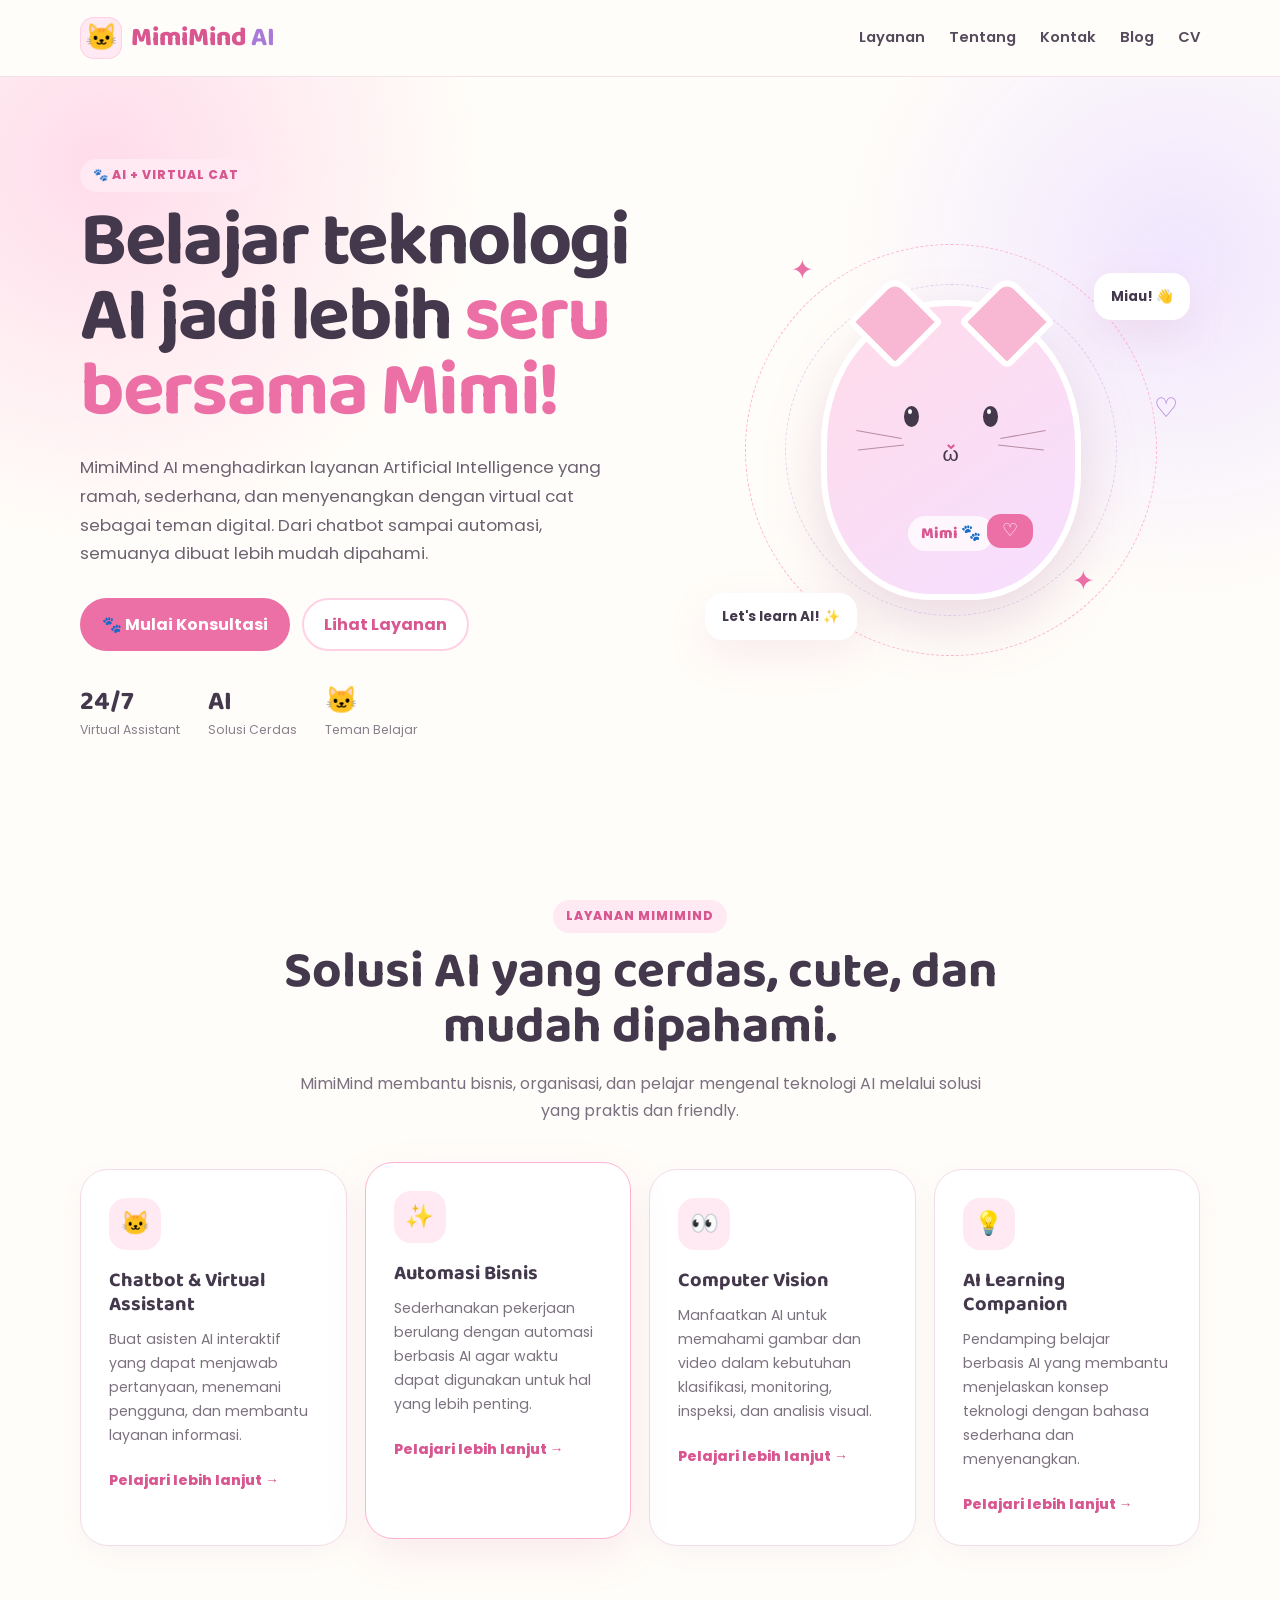
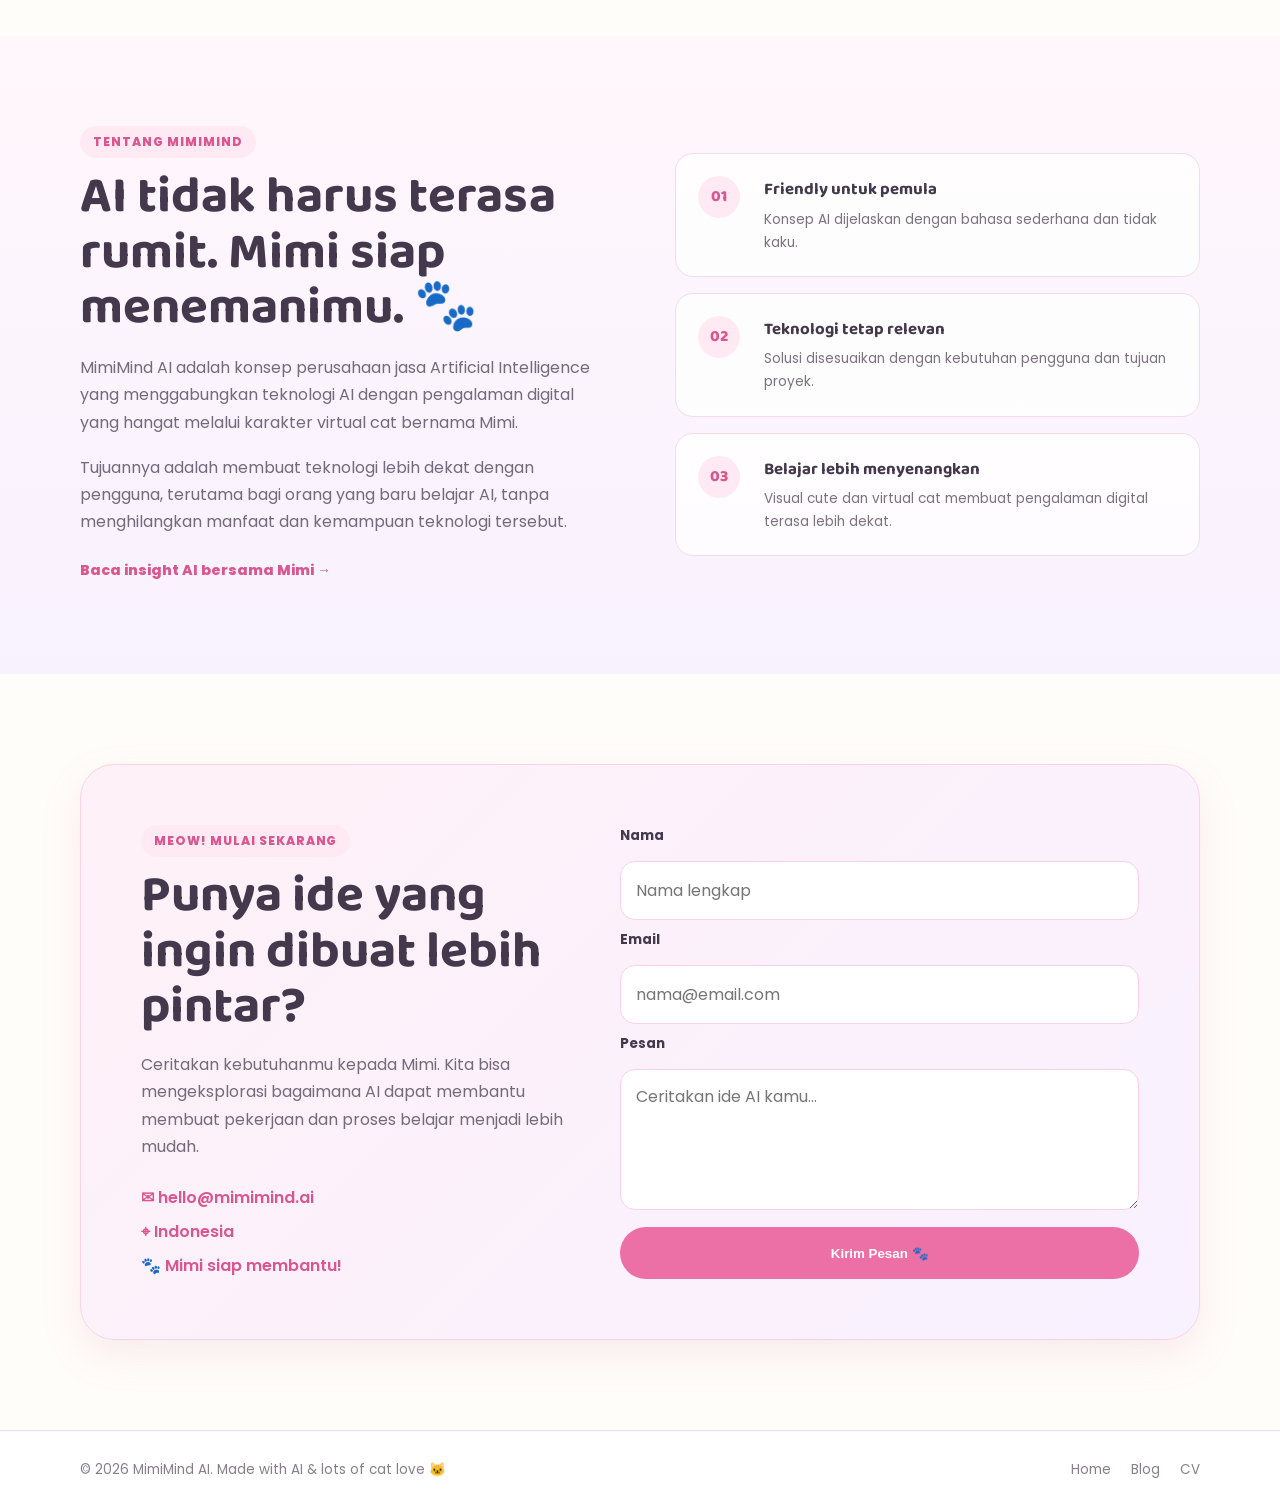
==== index.html @ 58298a43 "ini pabwe p2 miftah" ====
<!DOCTYPE html>
<html lang="id">
<head>
    <meta charset="UTF-8">
    <meta name="viewport" content="width=device-width, initial-scale=1.0">
    <meta name="description" content="MimiMind AI - jasa AI dengan virtual cat yang membantu belajar dan bisnis menjadi lebih menyenangkan.">
    <title>MimiMind AI | AI dengan Virtual Cat</title>

    <!-- Google Fonts -->
    <link rel="preconnect" href="https://fonts.googleapis.com">
    <link rel="preconnect" href="https://fonts.gstatic.com" crossorigin>
    <link href="https://fonts.googleapis.com/css2?family=Baloo+2:wght@400;500;600;700;800&family=Poppins:wght@400;500;600;700&display=swap" rel="stylesheet">

    <!-- External CSS wajib untuk landing page -->
    <link rel="stylesheet" href="assets/css/style.css">
</head>
<body>
    <header class="site-header">
        <nav class="navbar container" aria-label="Navigasi utama">
            <a class="brand" href="index.html" aria-label="MimiMind AI beranda">
                <span class="brand-cat">🐱</span>
                <span>MimiMind <strong>AI</strong></span>
            </a>

            <div class="nav-links">
                <a href="#layanan">Layanan</a>
                <a href="#tentang">Tentang</a>
                <a href="#kontak">Kontak</a>
                <a href="blog.html">Blog</a>
                <a href="cv.html">CV</a>
            </div>
        </nav>
    </header>

    <main>
        <!-- Hero -->
        <section class="hero">
            <div class="container hero-grid">
                <div class="hero-content">
                    <span class="eyebrow">🐾 AI + VIRTUAL CAT</span>
                    <h1>Belajar teknologi AI jadi lebih <span>seru bersama Mimi!</span></h1>
                    <p>
                        MimiMind AI menghadirkan layanan Artificial Intelligence yang ramah,
                        sederhana, dan menyenangkan dengan virtual cat sebagai teman digital.
                        Dari chatbot sampai automasi, semuanya dibuat lebih mudah dipahami.
                    </p>

                    <div class="hero-actions">
                        <a class="btn btn-primary" href="#kontak">🐾 Mulai Konsultasi</a>
                        <a class="btn btn-secondary" href="#layanan">Lihat Layanan</a>
                    </div>

                    <div class="hero-stats">
                        <div><strong>24/7</strong><span>Virtual Assistant</span></div>
                        <div><strong>AI</strong><span>Solusi Cerdas</span></div>
                        <div><strong>🐱</strong><span>Teman Belajar</span></div>
                    </div>
                </div>

                <div class="hero-visual" aria-label="Ilustrasi kucing virtual MimiMind AI">
                    <span class="sparkle sparkle-one">✦</span>
                    <span class="sparkle sparkle-two">♡</span>
                    <span class="sparkle sparkle-three">✦</span>
                    <div class="cat-card">
                        <div class="cat-ears"><span></span><span></span></div>
                        <div class="cat-face">
                            <span class="cat-eye left"></span>
                            <span class="cat-eye right"></span>
                            <span class="cat-nose">⌄</span>
                            <span class="cat-mouth">ω</span>
                            <span class="whisker w1"></span>
                            <span class="whisker w2"></span>
                            <span class="whisker w3"></span>
                            <span class="whisker w4"></span>
                        </div>
                        <div class="cat-bow">♡</div>
                        <div class="cat-name">Mimi 🐾</div>
                    </div>
                    <div class="floating-bubble bubble-one">Miau! 👋</div>
                    <div class="floating-bubble bubble-two">Let's learn AI! ✨</div>
                </div>
            </div>
        </section>

        <!-- Layanan -->
        <section class="section" id="layanan">
            <div class="container">
                <div class="section-heading">
                    <span class="eyebrow">LAYANAN MIMIMIND</span>
                    <h2>Solusi AI yang cerdas, cute, dan mudah dipahami.</h2>
                    <p>
                        MimiMind membantu bisnis, organisasi, dan pelajar mengenal teknologi AI
                        melalui solusi yang praktis dan friendly.
                    </p>
                </div>

                <div class="service-grid">
                    <article class="service-card">
                        <div class="service-icon">🐱</div>
                        <h3>Chatbot & Virtual Assistant</h3>
                        <p>
                            Buat asisten AI interaktif yang dapat menjawab pertanyaan,
                            menemani pengguna, dan membantu layanan informasi.
                        </p>
                        <a href="#kontak">Pelajari lebih lanjut →</a>
                    </article>

                    <article class="service-card featured">
                        <div class="service-icon">✨</div>
                        <h3>Automasi Bisnis</h3>
                        <p>
                            Sederhanakan pekerjaan berulang dengan automasi berbasis AI
                            agar waktu dapat digunakan untuk hal yang lebih penting.
                        </p>
                        <a href="#kontak">Pelajari lebih lanjut →</a>
                    </article>

                    <article class="service-card">
                        <div class="service-icon">👀</div>
                        <h3>Computer Vision</h3>
                        <p>
                            Manfaatkan AI untuk memahami gambar dan video dalam kebutuhan
                            klasifikasi, monitoring, inspeksi, dan analisis visual.
                        </p>
                        <a href="#kontak">Pelajari lebih lanjut →</a>
                    </article>

                    <article class="service-card">
                        <div class="service-icon">💡</div>
                        <h3>AI Learning Companion</h3>
                        <p>
                            Pendamping belajar berbasis AI yang membantu menjelaskan konsep
                            teknologi dengan bahasa sederhana dan menyenangkan.
                        </p>
                        <a href="#kontak">Pelajari lebih lanjut →</a>
                    </article>
                </div>
            </div>
        </section>

        <!-- Tentang / Keunggulan -->
        <section class="section section-soft" id="tentang">
            <div class="container about-grid">
                <div>
                    <span class="eyebrow">TENTANG MIMIMIND</span>
                    <h2>AI tidak harus terasa rumit. Mimi siap menemanimu. 🐾</h2>
                    <p>
                        MimiMind AI adalah konsep perusahaan jasa Artificial Intelligence
                        yang menggabungkan teknologi AI dengan pengalaman digital yang hangat
                        melalui karakter virtual cat bernama Mimi.
                    </p>
                    <p>
                        Tujuannya adalah membuat teknologi lebih dekat dengan pengguna,
                        terutama bagi orang yang baru belajar AI, tanpa menghilangkan manfaat
                        dan kemampuan teknologi tersebut.
                    </p>
                    <a class="text-link" href="blog.html">Baca insight AI bersama Mimi →</a>
                </div>

                <div class="advantage-list">
                    <article>
                        <span>01</span>
                        <div>
                            <h3>Friendly untuk pemula</h3>
                            <p>Konsep AI dijelaskan dengan bahasa sederhana dan tidak kaku.</p>
                        </div>
                    </article>
                    <article>
                        <span>02</span>
                        <div>
                            <h3>Teknologi tetap relevan</h3>
                            <p>Solusi disesuaikan dengan kebutuhan pengguna dan tujuan proyek.</p>
                        </div>
                    </article>
                    <article>
                        <span>03</span>
                        <div>
                            <h3>Belajar lebih menyenangkan</h3>
                            <p>Visual cute dan virtual cat membuat pengalaman digital terasa lebih dekat.</p>
                        </div>
                    </article>
                </div>
            </div>
        </section>

        <!-- CTA / Kontak -->
        <section class="section" id="kontak">
            <div class="container contact-box">
                <div class="contact-copy">
                    <span class="eyebrow">MEOW! MULAI SEKARANG</span>
                    <h2>Punya ide yang ingin dibuat lebih pintar?</h2>
                    <p>
                        Ceritakan kebutuhanmu kepada Mimi. Kita bisa mengeksplorasi bagaimana
                        AI dapat membantu membuat pekerjaan dan proses belajar menjadi lebih mudah.
                    </p>
                    <div class="contact-info">
                        <p>✉ hello@mimimind.ai</p>
                        <p>⌖ Indonesia</p>
                        <p>🐾 Mimi siap membantu!</p>
                    </div>
                </div>

                <form class="contact-form" action="#" method="post">
                    <label for="nama">Nama</label>
                    <input type="text" id="nama" name="nama" placeholder="Nama lengkap" required>

                    <label for="email">Email</label>
                    <input type="email" id="email" name="email" placeholder="nama@email.com" required>

                    <label for="pesan">Pesan</label>
                    <textarea id="pesan" name="pesan" rows="4" placeholder="Ceritakan ide AI kamu..." required></textarea>

                    <button class="btn btn-primary" type="submit">Kirim Pesan 🐾</button>
                </form>
            </div>
        </section>
    </main>

    <footer class="site-footer">
        <div class="container footer-content">
            <p>© 2026 MimiMind AI. Made with AI & lots of cat love 🐱</p>
            <div>
                <a href="index.html">Home</a>
                <a href="blog.html">Blog</a>
                <a href="cv.html">CV</a>
            </div>
        </div>
    </footer>
</body>
</html>
---- assets/css/style.css ----
/* =========================================================
   MimiMind AI - External CSS
   Landing page: HTML5 + CSS murni, tanpa CSS framework.
   ========================================================= */

:root {
    --pink-50: #fff7fb;
    --pink-100: #ffeaf4;
    --pink-200: #ffd1e5;
    --pink-300: #ffb3d2;
    --pink-400: #f58db8;
    --pink-500: #ec6fa6;
    --pink-600: #d95791;
    --purple-50: #f8f2ff;
    --purple-100: #eee2ff;
    --purple-500: #a979d7;
    --cream: #fffdf9;
    --text: #554b5d;
    --heading: #44384c;
    --white: #ffffff;
    --border: #f2dce8;
    --shadow: 0 16px 40px rgba(205, 116, 158, 0.13);
    --radius-lg: 28px;
    --radius-md: 18px;
    --container: 1120px;
}

* {
    box-sizing: border-box;
    margin: 0;
    padding: 0;
}

html {
    scroll-behavior: smooth;
}

body {
    background: var(--cream);
    color: var(--text);
    font-family: "Poppins", sans-serif;
    line-height: 1.7;
}

h1,
h2,
h3,
.brand {
    font-family: "Baloo 2", sans-serif;
    color: var(--heading);
}

a {
    color: inherit;
    text-decoration: none;
}

.container {
    width: min(100% - 40px, var(--container));
    margin-inline: auto;
}

.site-header {
    position: sticky;
    top: 0;
    z-index: 20;
    background: rgba(255, 253, 249, 0.9);
    border-bottom: 1px solid rgba(242, 220, 232, 0.8);
    backdrop-filter: blur(14px);
}

.navbar {
    min-height: 76px;
    display: flex;
    align-items: center;
    justify-content: space-between;
    gap: 24px;
}

.brand {
    display: inline-flex;
    align-items: center;
    gap: 9px;
    font-size: 1.65rem;
    font-weight: 800;
    color: var(--pink-600);
}

.brand strong {
    color: var(--purple-500);
}

.brand-cat {
    width: 42px;
    height: 42px;
    display: grid;
    place-items: center;
    border-radius: 14px;
    background: var(--pink-100);
    box-shadow: inset 0 0 0 1px var(--pink-200);
}

.nav-links {
    display: flex;
    align-items: center;
    gap: 24px;
    font-size: 0.92rem;
    font-weight: 600;
}

.nav-links a {
    transition: color 0.2s ease, transform 0.2s ease;
}

.nav-links a:hover {
    color: var(--pink-600);
    transform: translateY(-1px);
}

.hero {
    overflow: hidden;
    padding: 82px 0 70px;
    background:
        radial-gradient(circle at 8% 12%, rgba(255, 209, 229, 0.75), transparent 28%),
        radial-gradient(circle at 92% 25%, rgba(238, 226, 255, 0.85), transparent 26%),
        var(--cream);
}

.hero-grid {
    display: grid;
    grid-template-columns: 1.05fr 0.95fr;
    align-items: center;
    gap: 70px;
}

.hero-content {
    position: relative;
    z-index: 2;
}

.eyebrow {
    display: inline-flex;
    align-items: center;
    gap: 6px;
    margin-bottom: 12px;
    padding: 6px 13px;
    border-radius: 999px;
    background: var(--pink-100);
    color: var(--pink-600);
    font-size: 0.76rem;
    font-weight: 800;
    letter-spacing: 0.08em;
}

.hero h1 {
    max-width: 690px;
    font-size: clamp(3rem, 6vw, 5rem);
    line-height: 0.98;
    letter-spacing: -0.03em;
}

.hero h1 span {
    color: var(--pink-500);
}

.hero-content > p {
    max-width: 620px;
    margin: 24px 0 30px;
    font-size: 1.05rem;
    color: #6b6170;
}

.hero-actions {
    display: flex;
    flex-wrap: wrap;
    gap: 12px;
}

.btn {
    display: inline-flex;
    justify-content: center;
    align-items: center;
    min-height: 48px;
    padding: 11px 20px;
    border: 2px solid transparent;
    border-radius: 999px;
    font-weight: 700;
    cursor: pointer;
    transition: transform 0.2s ease, box-shadow 0.2s ease, background 0.2s ease;
}

.btn:hover {
    transform: translateY(-3px);
    box-shadow: 0 10px 24px rgba(205, 116, 158, 0.2);
}

.btn-primary {
    background: var(--pink-500);
    color: var(--white);
}

.btn-primary:hover {
    background: var(--pink-600);
}

.btn-secondary {
    border-color: var(--pink-200);
    background: var(--white);
    color: var(--pink-600);
}

.hero-stats {
    display: flex;
    flex-wrap: wrap;
    gap: 28px;
    margin-top: 38px;
}

.hero-stats div {
    display: flex;
    flex-direction: column;
}

.hero-stats strong {
    color: var(--heading);
    font-family: "Baloo 2", sans-serif;
    font-size: 1.65rem;
    line-height: 1;
}

.hero-stats span {
    margin-top: 4px;
    font-size: 0.78rem;
    color: #8a7f8d;
}

.hero-visual {
    position: relative;
    min-height: 470px;
    display: grid;
    place-items: center;
}

.hero-visual::before,
.hero-visual::after {
    content: "";
    position: absolute;
    border-radius: 50%;
    border: 1px dashed var(--pink-300);
}

.hero-visual::before {
    width: 410px;
    height: 410px;
}

.hero-visual::after {
    width: 330px;
    height: 330px;
    border-color: var(--purple-500);
    opacity: 0.3;
}

.cat-card {
    position: relative;
    z-index: 3;
    width: 260px;
    height: 300px;
    display: flex;
    flex-direction: column;
    align-items: center;
    justify-content: center;
    border: 6px solid var(--white);
    border-radius: 48% 48% 42% 42%;
    background: linear-gradient(145deg, #ffdbe9, #f6dfff);
    box-shadow: 0 24px 55px rgba(181, 116, 158, 0.25);
    animation: floatCat 4s ease-in-out infinite;
}

.cat-ears {
    position: absolute;
    top: -18px;
    width: 180px;
    display: flex;
    justify-content: space-between;
}

.cat-ears span {
    width: 68px;
    height: 68px;
    background: #f8b7d2;
    border: 6px solid var(--white);
    transform: rotate(45deg);
    border-radius: 16px 5px 8px 5px;
}

.cat-face {
    position: relative;
    width: 190px;
    height: 150px;
    margin-top: 10px;
}

.cat-eye {
    position: absolute;
    top: 48px;
    width: 15px;
    height: 21px;
    border-radius: 50%;
    background: var(--heading);
}

.cat-eye::after {
    content: "";
    position: absolute;
    top: 3px;
    left: 4px;
    width: 4px;
    height: 5px;
    border-radius: 50%;
    background: white;
}

.cat-eye.left { left: 48px; }
.cat-eye.right { right: 48px; }

.cat-nose {
    position: absolute;
    top: 72px;
    left: 50%;
    transform: translateX(-50%);
    color: var(--pink-600);
    font-weight: 900;
}

.cat-mouth {
    position: absolute;
    top: 78px;
    left: 50%;
    transform: translateX(-50%);
    font-size: 1.3rem;
    color: var(--heading);
}

.whisker {
    position: absolute;
    width: 46px;
    height: 1px;
    background: #b98ca2;
}

.w1 { top: 76px; left: 0; transform: rotate(10deg); }
.w2 { top: 89px; left: 2px; transform: rotate(-6deg); }
.w3 { top: 76px; right: 0; transform: rotate(-10deg); }
.w4 { top: 89px; right: 2px; transform: rotate(6deg); }

.cat-bow {
    position: absolute;
    bottom: 46px;
    right: 42px;
    width: 46px;
    height: 34px;
    display: grid;
    place-items: center;
    border-radius: 14px;
    background: var(--pink-500);
    color: white;
    font-size: 1.1rem;
}

.cat-name {
    margin-top: 8px;
    padding: 4px 13px;
    border-radius: 999px;
    background: rgba(255,255,255,0.75);
    color: var(--pink-600);
    font-family: "Baloo 2", sans-serif;
    font-weight: 800;
}

.floating-bubble {
    position: absolute;
    z-index: 5;
    padding: 10px 15px;
    border: 2px solid var(--white);
    border-radius: 18px;
    background: var(--white);
    color: var(--heading);
    font-size: 0.85rem;
    font-weight: 700;
    box-shadow: var(--shadow);
}

.bubble-one { top: 58px; right: 10px; }
.bubble-two { bottom: 45px; left: 4px; }

.sparkle {
    position: absolute;
    z-index: 4;
    color: var(--pink-500);
    font-size: 1.7rem;
    animation: sparkle 2.2s ease-in-out infinite;
}

.sparkle-one { top: 32px; left: 90px; }
.sparkle-two { top: 170px; right: 22px; color: var(--purple-500); }
.sparkle-three { bottom: 80px; right: 105px; }

.section {
    padding: 90px 0;
}

.section-soft {
    background: linear-gradient(180deg, var(--pink-50), var(--purple-50));
}

.section-heading {
    max-width: 720px;
    margin: 0 auto 45px;
    text-align: center;
}

.section-heading h2,
.about-grid h2,
.contact-copy h2 {
    font-size: clamp(2.2rem, 4vw, 3.25rem);
    line-height: 1.08;
}

.section-heading p {
    margin-top: 14px;
    color: #7a707f;
}

.service-grid {
    display: grid;
    grid-template-columns: repeat(4, 1fr);
    gap: 18px;
}

.service-card {
    padding: 28px;
    border: 1px solid var(--border);
    border-radius: var(--radius-lg);
    background: var(--white);
    box-shadow: 0 8px 25px rgba(130, 82, 110, 0.05);
    transition: transform 0.25s ease, box-shadow 0.25s ease, border-color 0.25s ease;
}

.service-card:hover,
.service-card.featured {
    transform: translateY(-7px);
    border-color: var(--pink-300);
    box-shadow: var(--shadow);
}

.service-icon {
    width: 52px;
    height: 52px;
    display: grid;
    place-items: center;
    margin-bottom: 18px;
    border-radius: 17px;
    background: var(--pink-100);
    font-size: 1.45rem;
}

.service-card h3 {
    font-size: 1.25rem;
    line-height: 1.2;
}

.service-card p {
    margin: 12px 0 18px;
    font-size: 0.88rem;
    color: #7c727f;
}

.service-card a,
.text-link {
    color: var(--pink-600);
    font-size: 0.88rem;
    font-weight: 800;
}

.about-grid {
    display: grid;
    grid-template-columns: 1fr 1fr;
    gap: 70px;
    align-items: center;
}

.about-grid > div > p {
    margin-top: 18px;
    color: #746a79;
}

.about-grid .text-link {
    display: inline-block;
    margin-top: 24px;
}

.advantage-list {
    display: grid;
    gap: 16px;
}

.advantage-list article {
    display: grid;
    grid-template-columns: 50px 1fr;
    gap: 16px;
    padding: 22px;
    border: 1px solid var(--border);
    border-radius: var(--radius-md);
    background: rgba(255,255,255,0.8);
}

.advantage-list article > span {
    width: 42px;
    height: 42px;
    display: grid;
    place-items: center;
    border-radius: 50%;
    background: var(--pink-100);
    color: var(--pink-600);
    font-family: "Baloo 2", sans-serif;
    font-weight: 800;
}

.advantage-list h3 {
    font-size: 1.05rem;
}

.advantage-list p {
    margin-top: 3px;
    font-size: 0.85rem;
    color: #7c727f;
}

.contact-box {
    display: grid;
    grid-template-columns: 0.9fr 1.1fr;
    gap: 55px;
    padding: clamp(28px, 5vw, 60px);
    border: 1px solid var(--pink-200);
    border-radius: 34px;
    background: linear-gradient(135deg, #fff1f7, #f8f1ff);
    box-shadow: var(--shadow);
}

.contact-copy > p {
    margin-top: 16px;
    color: #746a79;
}

.contact-info {
    margin-top: 24px;
    display: grid;
    gap: 7px;
    color: var(--pink-600);
    font-weight: 600;
}

.contact-form {
    display: grid;
    gap: 9px;
}

.contact-form label {
    font-size: 0.84rem;
    font-weight: 700;
    color: var(--heading);
}

.contact-form input,
.contact-form textarea {
    width: 100%;
    border: 1px solid var(--pink-200);
    border-radius: 15px;
    outline: none;
    background: var(--white);
    padding: 13px 15px;
    color: var(--text);
    font: inherit;
    transition: border-color 0.2s ease, box-shadow 0.2s ease;
}

.contact-form textarea {
    resize: vertical;
}

.contact-form input:focus,
.contact-form textarea:focus {
    border-color: var(--pink-400);
    box-shadow: 0 0 0 4px rgba(236, 111, 166, 0.12);
}

.contact-form .btn {
    margin-top: 8px;
}

.site-footer {
    border-top: 1px solid var(--border);
    background: var(--white);
}

.footer-content {
    min-height: 78px;
    display: flex;
    align-items: center;
    justify-content: space-between;
    gap: 20px;
    font-size: 0.84rem;
    color: #887e8b;
}

.footer-content div {
    display: flex;
    gap: 20px;
}

.footer-content a:hover {
    color: var(--pink-600);
}

@keyframes floatCat {
    0%, 100% { transform: translateY(0) rotate(-1deg); }
    50% { transform: translateY(-10px) rotate(1deg); }
}

@keyframes sparkle {
    0%, 100% { opacity: 0.45; transform: scale(0.9) rotate(0); }
    50% { opacity: 1; transform: scale(1.15) rotate(12deg); }
}

@media (max-width: 980px) {
    .hero-grid,
    .about-grid,
    .contact-box {
        grid-template-columns: 1fr;
    }

    .hero-content {
        text-align: center;
    }

    .hero-content > p,
    .hero-actions,
    .hero-stats {
        margin-left: auto;
        margin-right: auto;
    }

    .hero-actions,
    .hero-stats {
        justify-content: center;
    }

    .service-grid {
        grid-template-columns: repeat(2, 1fr);
    }

    .about-grid {
        gap: 40px;
    }
}

@media (max-width: 680px) {
    .container {
        width: min(100% - 28px, var(--container));
    }

    .navbar {
        min-height: auto;
        padding: 14px 0;
        flex-direction: column;
        align-items: stretch;
    }

    .brand {
        justify-content: center;
    }

    .nav-links {
        justify-content: center;
        flex-wrap: wrap;
        gap: 8px 15px;
        font-size: 0.8rem;
    }

    .hero {
        padding-top: 55px;
    }

    .hero h1 {
        font-size: clamp(2.6rem, 13vw, 4rem);
    }

    .hero-visual {
        min-height: 390px;
        transform: scale(0.88);
    }

    .service-grid {
        grid-template-columns: 1fr;
    }

    .section {
        padding: 65px 0;
    }

    .contact-box {
        gap: 32px;
        padding: 25px;
    }

    .footer-content {
        padding: 20px 0;
        flex-direction: column;
        justify-content: center;
        text-align: center;
    }
}
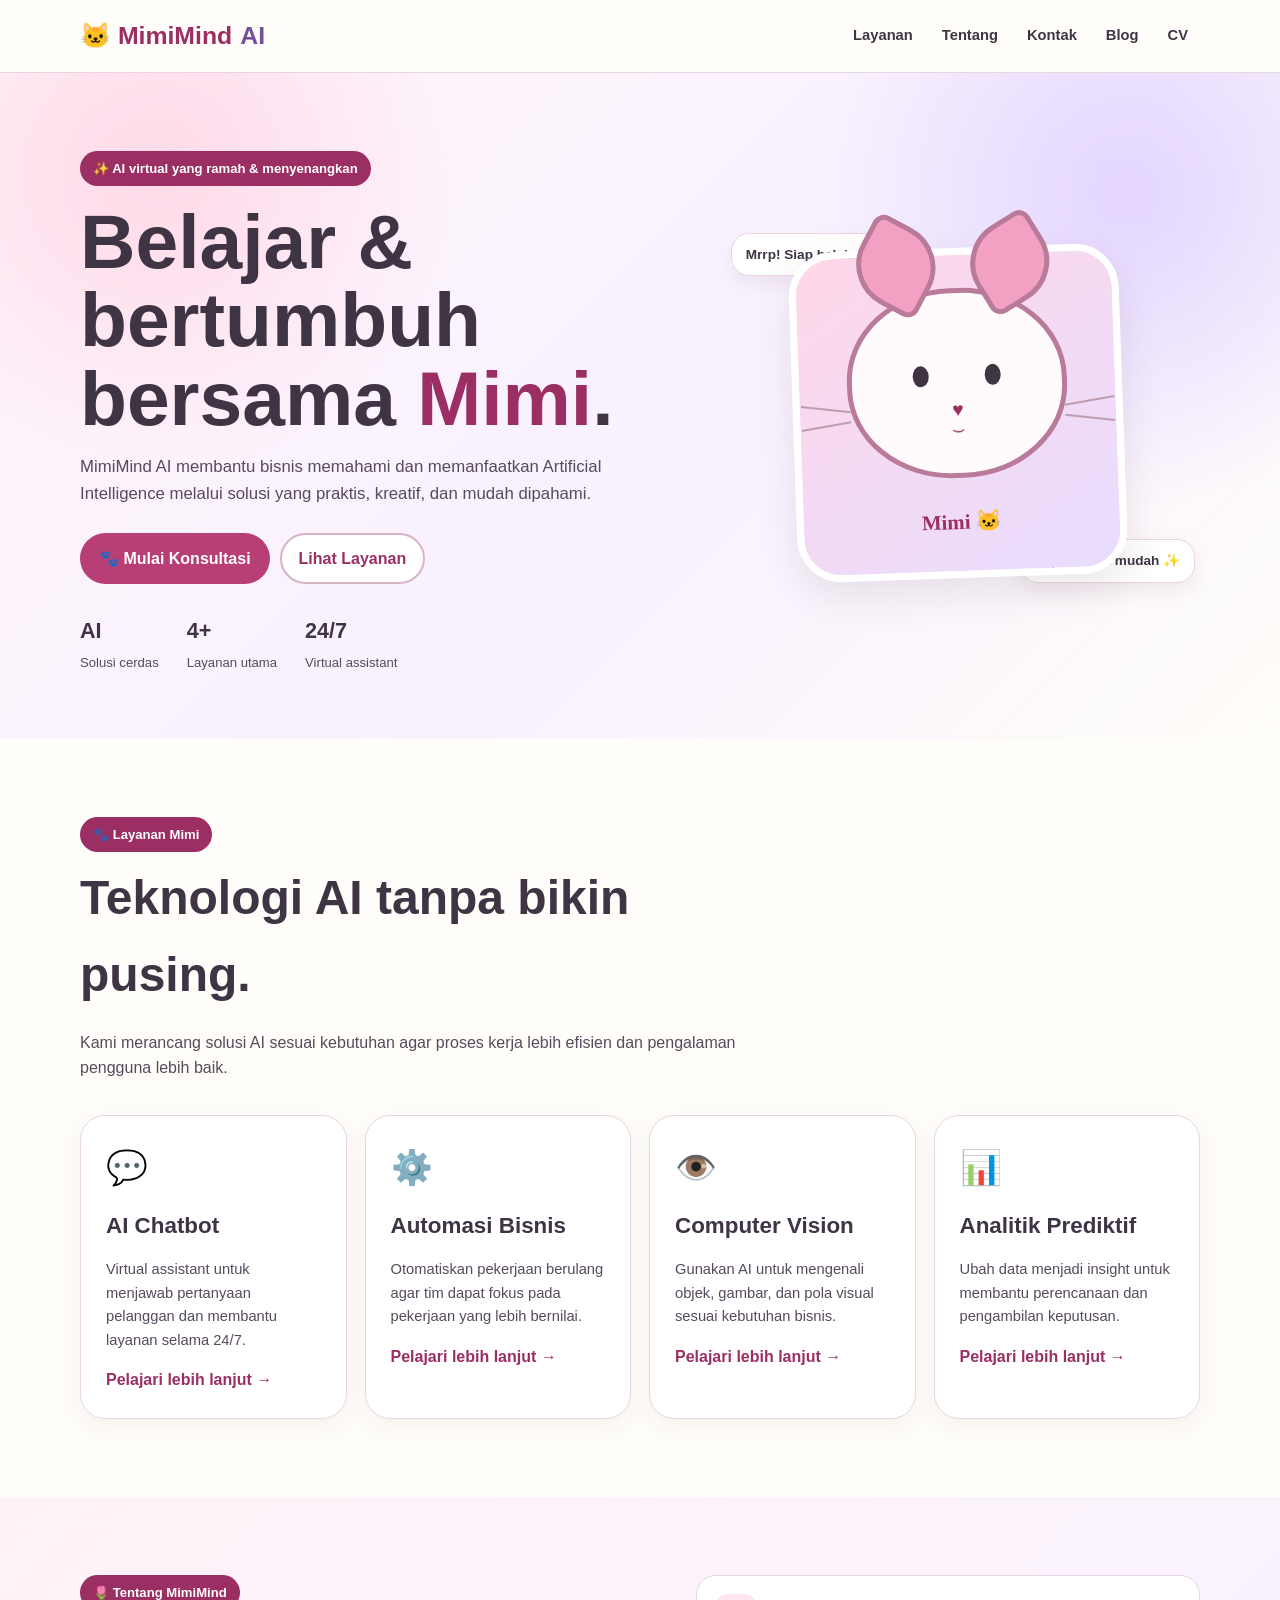
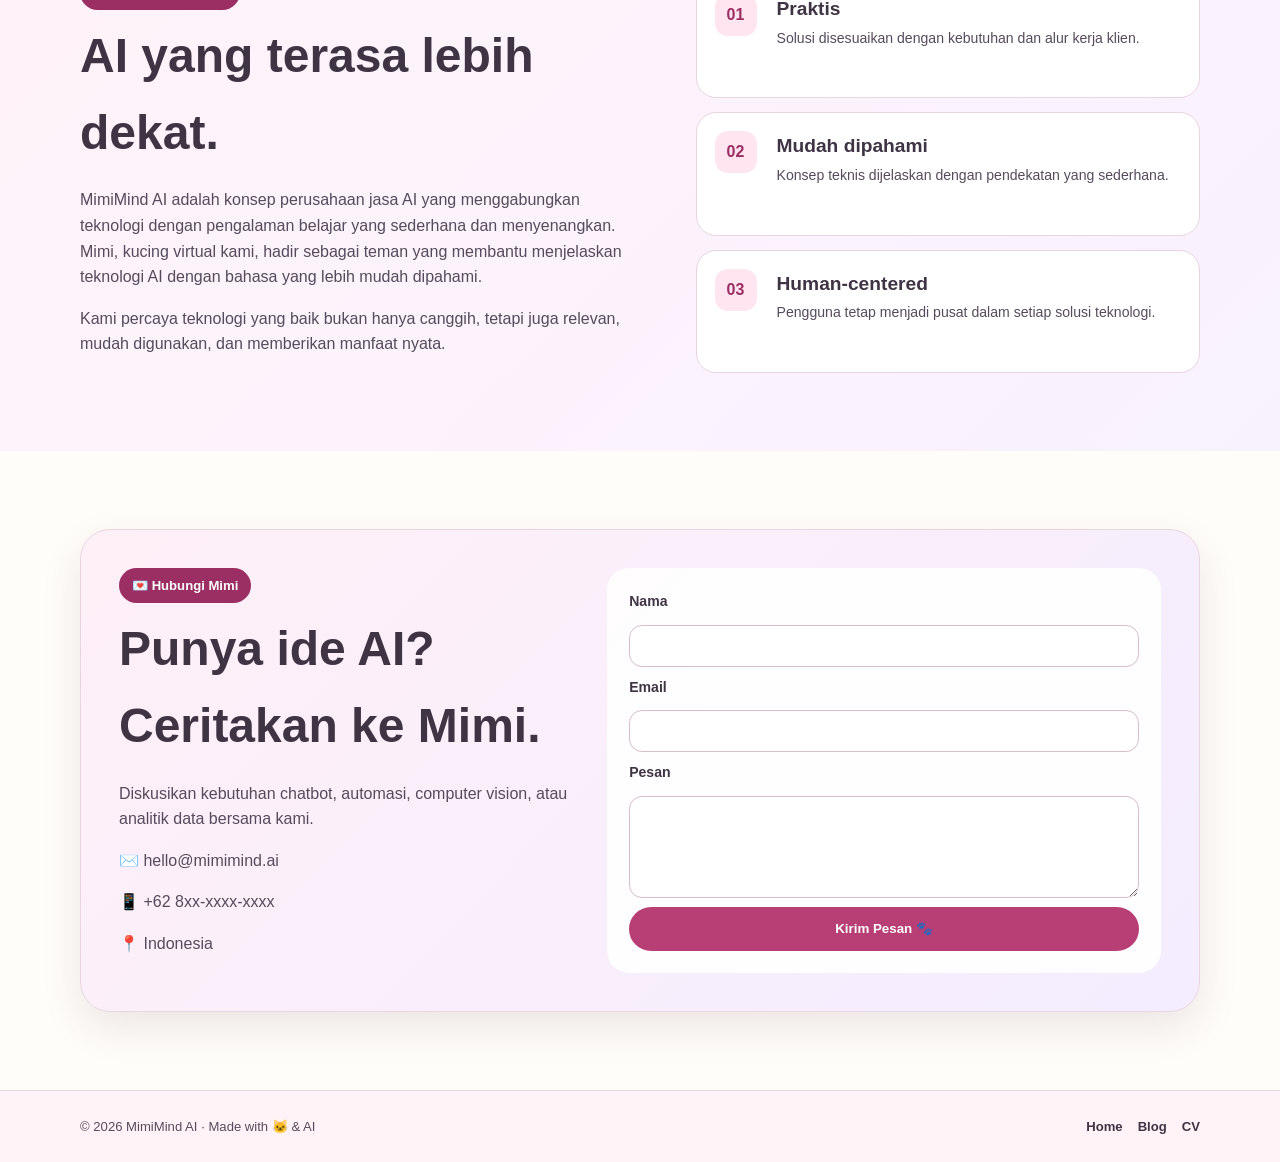
==== commit ca2fc772: "update" ====
--- a/index.html
+++ b/index.html
@@ -1,230 +1,58 @@
 <!DOCTYPE html>
 <html lang="id">
 <head>
-    <meta charset="UTF-8">
-    <meta name="viewport" content="width=device-width, initial-scale=1.0">
-    <meta name="description" content="MimiMind AI - jasa AI dengan virtual cat yang membantu belajar dan bisnis menjadi lebih menyenangkan.">
-    <title>MimiMind AI | AI dengan Virtual Cat</title>
-
-    <!-- Google Fonts -->
-    <link rel="preconnect" href="https://fonts.googleapis.com">
-    <link rel="preconnect" href="https://fonts.gstatic.com" crossorigin>
-    <link href="https://fonts.googleapis.com/css2?family=Baloo+2:wght@400;500;600;700;800&family=Poppins:wght@400;500;600;700&display=swap" rel="stylesheet">
-
-    <!-- External CSS wajib untuk landing page -->
-    <link rel="stylesheet" href="assets/css/style.css">
+  <meta charset="UTF-8">
+  <meta name="viewport" content="width=device-width, initial-scale=1.0">
+  <meta name="description" content="MimiMind AI adalah layanan AI virtual yang membantu bisnis dengan chatbot, otomasi, computer vision, dan analitik data.">
+  <meta name="theme-color" content="#9b2f63">
+  <title>MimiMind AI | Solusi AI Bersama Mimi</title>
+  <link rel="preconnect" href="https://fonts.gstatic.com" crossorigin>
+  <link rel="stylesheet" href="assets/css/style.css">
 </head>
 <body>
-    <header class="site-header">
-        <nav class="navbar container" aria-label="Navigasi utama">
-            <a class="brand" href="index.html" aria-label="MimiMind AI beranda">
-                <span class="brand-cat">🐱</span>
-                <span>MimiMind <strong>AI</strong></span>
-            </a>
-
-            <div class="nav-links">
-                <a href="#layanan">Layanan</a>
-                <a href="#tentang">Tentang</a>
-                <a href="#kontak">Kontak</a>
-                <a href="blog.html">Blog</a>
-                <a href="cv.html">CV</a>
-            </div>
-        </nav>
-    </header>
-
-    <main>
-        <!-- Hero -->
-        <section class="hero">
-            <div class="container hero-grid">
-                <div class="hero-content">
-                    <span class="eyebrow">🐾 AI + VIRTUAL CAT</span>
-                    <h1>Belajar teknologi AI jadi lebih <span>seru bersama Mimi!</span></h1>
-                    <p>
-                        MimiMind AI menghadirkan layanan Artificial Intelligence yang ramah,
-                        sederhana, dan menyenangkan dengan virtual cat sebagai teman digital.
-                        Dari chatbot sampai automasi, semuanya dibuat lebih mudah dipahami.
-                    </p>
-
-                    <div class="hero-actions">
-                        <a class="btn btn-primary" href="#kontak">🐾 Mulai Konsultasi</a>
-                        <a class="btn btn-secondary" href="#layanan">Lihat Layanan</a>
-                    </div>
-
-                    <div class="hero-stats">
-                        <div><strong>24/7</strong><span>Virtual Assistant</span></div>
-                        <div><strong>AI</strong><span>Solusi Cerdas</span></div>
-                        <div><strong>🐱</strong><span>Teman Belajar</span></div>
-                    </div>
-                </div>
-
-                <div class="hero-visual" aria-label="Ilustrasi kucing virtual MimiMind AI">
-                    <span class="sparkle sparkle-one">✦</span>
-                    <span class="sparkle sparkle-two">♡</span>
-                    <span class="sparkle sparkle-three">✦</span>
-                    <div class="cat-card">
-                        <div class="cat-ears"><span></span><span></span></div>
-                        <div class="cat-face">
-                            <span class="cat-eye left"></span>
-                            <span class="cat-eye right"></span>
-                            <span class="cat-nose">⌄</span>
-                            <span class="cat-mouth">ω</span>
-                            <span class="whisker w1"></span>
-                            <span class="whisker w2"></span>
-                            <span class="whisker w3"></span>
-                            <span class="whisker w4"></span>
-                        </div>
-                        <div class="cat-bow">♡</div>
-                        <div class="cat-name">Mimi 🐾</div>
-                    </div>
-                    <div class="floating-bubble bubble-one">Miau! 👋</div>
-                    <div class="floating-bubble bubble-two">Let's learn AI! ✨</div>
-                </div>
-            </div>
-        </section>
-
-        <!-- Layanan -->
-        <section class="section" id="layanan">
-            <div class="container">
-                <div class="section-heading">
-                    <span class="eyebrow">LAYANAN MIMIMIND</span>
-                    <h2>Solusi AI yang cerdas, cute, dan mudah dipahami.</h2>
-                    <p>
-                        MimiMind membantu bisnis, organisasi, dan pelajar mengenal teknologi AI
-                        melalui solusi yang praktis dan friendly.
-                    </p>
-                </div>
-
-                <div class="service-grid">
-                    <article class="service-card">
-                        <div class="service-icon">🐱</div>
-                        <h3>Chatbot & Virtual Assistant</h3>
-                        <p>
-                            Buat asisten AI interaktif yang dapat menjawab pertanyaan,
-                            menemani pengguna, dan membantu layanan informasi.
-                        </p>
-                        <a href="#kontak">Pelajari lebih lanjut →</a>
-                    </article>
-
-                    <article class="service-card featured">
-                        <div class="service-icon">✨</div>
-                        <h3>Automasi Bisnis</h3>
-                        <p>
-                            Sederhanakan pekerjaan berulang dengan automasi berbasis AI
-                            agar waktu dapat digunakan untuk hal yang lebih penting.
-                        </p>
-                        <a href="#kontak">Pelajari lebih lanjut →</a>
-                    </article>
-
-                    <article class="service-card">
-                        <div class="service-icon">👀</div>
-                        <h3>Computer Vision</h3>
-                        <p>
-                            Manfaatkan AI untuk memahami gambar dan video dalam kebutuhan
-                            klasifikasi, monitoring, inspeksi, dan analisis visual.
-                        </p>
-                        <a href="#kontak">Pelajari lebih lanjut →</a>
-                    </article>
-
-                    <article class="service-card">
-                        <div class="service-icon">💡</div>
-                        <h3>AI Learning Companion</h3>
-                        <p>
-                            Pendamping belajar berbasis AI yang membantu menjelaskan konsep
-                            teknologi dengan bahasa sederhana dan menyenangkan.
-                        </p>
-                        <a href="#kontak">Pelajari lebih lanjut →</a>
-                    </article>
-                </div>
-            </div>
-        </section>
-
-        <!-- Tentang / Keunggulan -->
-        <section class="section section-soft" id="tentang">
-            <div class="container about-grid">
-                <div>
-                    <span class="eyebrow">TENTANG MIMIMIND</span>
-                    <h2>AI tidak harus terasa rumit. Mimi siap menemanimu. 🐾</h2>
-                    <p>
-                        MimiMind AI adalah konsep perusahaan jasa Artificial Intelligence
-                        yang menggabungkan teknologi AI dengan pengalaman digital yang hangat
-                        melalui karakter virtual cat bernama Mimi.
-                    </p>
-                    <p>
-                        Tujuannya adalah membuat teknologi lebih dekat dengan pengguna,
-                        terutama bagi orang yang baru belajar AI, tanpa menghilangkan manfaat
-                        dan kemampuan teknologi tersebut.
-                    </p>
-                    <a class="text-link" href="blog.html">Baca insight AI bersama Mimi →</a>
-                </div>
-
-                <div class="advantage-list">
-                    <article>
-                        <span>01</span>
-                        <div>
-                            <h3>Friendly untuk pemula</h3>
-                            <p>Konsep AI dijelaskan dengan bahasa sederhana dan tidak kaku.</p>
-                        </div>
-                    </article>
-                    <article>
-                        <span>02</span>
-                        <div>
-                            <h3>Teknologi tetap relevan</h3>
-                            <p>Solusi disesuaikan dengan kebutuhan pengguna dan tujuan proyek.</p>
-                        </div>
-                    </article>
-                    <article>
-                        <span>03</span>
-                        <div>
-                            <h3>Belajar lebih menyenangkan</h3>
-                            <p>Visual cute dan virtual cat membuat pengalaman digital terasa lebih dekat.</p>
-                        </div>
-                    </article>
-                </div>
-            </div>
-        </section>
-
-        <!-- CTA / Kontak -->
-        <section class="section" id="kontak">
-            <div class="container contact-box">
-                <div class="contact-copy">
-                    <span class="eyebrow">MEOW! MULAI SEKARANG</span>
-                    <h2>Punya ide yang ingin dibuat lebih pintar?</h2>
-                    <p>
-                        Ceritakan kebutuhanmu kepada Mimi. Kita bisa mengeksplorasi bagaimana
-                        AI dapat membantu membuat pekerjaan dan proses belajar menjadi lebih mudah.
-                    </p>
-                    <div class="contact-info">
-                        <p>✉ hello@mimimind.ai</p>
-                        <p>⌖ Indonesia</p>
-                        <p>🐾 Mimi siap membantu!</p>
-                    </div>
-                </div>
-
-                <form class="contact-form" action="#" method="post">
-                    <label for="nama">Nama</label>
-                    <input type="text" id="nama" name="nama" placeholder="Nama lengkap" required>
-
-                    <label for="email">Email</label>
-                    <input type="email" id="email" name="email" placeholder="nama@email.com" required>
-
-                    <label for="pesan">Pesan</label>
-                    <textarea id="pesan" name="pesan" rows="4" placeholder="Ceritakan ide AI kamu..." required></textarea>
-
-                    <button class="btn btn-primary" type="submit">Kirim Pesan 🐾</button>
-                </form>
-            </div>
-        </section>
-    </main>
-
-    <footer class="site-footer">
-        <div class="container footer-content">
-            <p>© 2026 MimiMind AI. Made with AI & lots of cat love 🐱</p>
-            <div>
-                <a href="index.html">Home</a>
-                <a href="blog.html">Blog</a>
-                <a href="cv.html">CV</a>
-            </div>
-        </div>
-    </footer>
+<a class="skip-link" href="#main-content">Lewati ke konten utama</a>
+<header class="site-header">
+  <nav class="navbar container" aria-label="Navigasi utama">
+    <a class="brand" href="index.html" aria-label="MimiMind AI, beranda">🐱 MimiMind <strong>AI</strong></a>
+    <div class="nav-links">
+      <a href="#layanan">Layanan</a><a href="#tentang">Tentang</a><a href="#kontak">Kontak</a>
+      <a href="blog.html">Blog</a><a href="cv.html">CV</a>
+    </div>
+  </nav>
+</header>
+<main id="main-content">
+  <!-- Hero: value proposition dan CTA utama perusahaan jasa AI. -->
+  <section class="hero" aria-labelledby="hero-title">
+    <div class="container hero-grid">
+      <div>
+        <span class="eyebrow">✨ AI virtual yang ramah & menyenangkan</span>
+        <h1 id="hero-title">Belajar & bertumbuh bersama <span>Mimi</span>.</h1>
+        <p>MimiMind AI membantu bisnis memahami dan memanfaatkan Artificial Intelligence melalui solusi yang praktis, kreatif, dan mudah dipahami.</p>
+        <div class="hero-actions"><a class="btn btn-primary" href="#kontak">🐾 Mulai Konsultasi</a><a class="btn btn-secondary" href="#layanan">Lihat Layanan</a></div>
+        <div class="hero-stats" aria-label="Ringkasan layanan"><div><strong>AI</strong><span>Solusi cerdas</span></div><div><strong>4+</strong><span>Layanan utama</span></div><div><strong>24/7</strong><span>Virtual assistant</span></div></div>
+      </div>
+      <div class="hero-visual" aria-label="Ilustrasi Mimi, kucing virtual MimiMind AI">
+        <span class="bubble one">Mrrp! Siap belajar 🐾</span><span class="bubble two">AI jadi lebih mudah ✨</span>
+        <div class="cat-card" aria-hidden="true"><div class="cat-face"><span class="cat-ear left"></span><span class="cat-ear right"></span><span class="eye left"></span><span class="eye right"></span><span class="nose">♥</span><span class="mouth">⌣</span><span class="whisker w1"></span><span class="whisker w2"></span><span class="whisker w3"></span><span class="whisker w4"></span></div><div class="cat-name">Mimi 🐱</div></div>
+      </div>
+    </div>
+  </section>
+  <!-- Layanan: minimal tiga layanan AI sesuai studi kasus. -->
+  <section class="section" id="layanan" aria-labelledby="layanan-title">
+    <div class="container"><div class="section-heading"><span class="eyebrow">🐾 Layanan Mimi</span><h2 id="layanan-title">Teknologi AI tanpa bikin pusing.</h2><p>Kami merancang solusi AI sesuai kebutuhan agar proses kerja lebih efisien dan pengalaman pengguna lebih baik.</p></div>
+      <div class="service-grid">
+        <article class="service-card featured"><div class="service-icon">💬</div><h3>AI Chatbot</h3><p>Virtual assistant untuk menjawab pertanyaan pelanggan dan membantu layanan selama 24/7.</p><a href="#kontak">Pelajari lebih lanjut →</a></article>
+        <article class="service-card"><div class="service-icon">⚙️</div><h3>Automasi Bisnis</h3><p>Otomatiskan pekerjaan berulang agar tim dapat fokus pada pekerjaan yang lebih bernilai.</p><a href="#kontak">Pelajari lebih lanjut →</a></article>
+        <article class="service-card"><div class="service-icon">👁️</div><h3>Computer Vision</h3><p>Gunakan AI untuk mengenali objek, gambar, dan pola visual sesuai kebutuhan bisnis.</p><a href="#kontak">Pelajari lebih lanjut →</a></article>
+        <article class="service-card"><div class="service-icon">📊</div><h3>Analitik Prediktif</h3><p>Ubah data menjadi insight untuk membantu perencanaan dan pengambilan keputusan.</p><a href="#kontak">Pelajari lebih lanjut →</a></article>
+      </div>
+    </div>
+  </section>
+  <!-- Tentang: alasan dan pendekatan MimiMind AI. -->
+  <section class="section section-soft" id="tentang" aria-labelledby="tentang-title"><div class="container about-grid"><div><span class="eyebrow">🌷 Tentang MimiMind</span><h2 id="tentang-title">AI yang terasa lebih dekat.</h2><p>MimiMind AI adalah konsep perusahaan jasa AI yang menggabungkan teknologi dengan pengalaman belajar yang sederhana dan menyenangkan. Mimi, kucing virtual kami, hadir sebagai teman yang membantu menjelaskan teknologi AI dengan bahasa yang lebih mudah dipahami.</p><p>Kami percaya teknologi yang baik bukan hanya canggih, tetapi juga relevan, mudah digunakan, dan memberikan manfaat nyata.</p></div><div class="advantage-list"><article><span>01</span><div><h3>Praktis</h3><p>Solusi disesuaikan dengan kebutuhan dan alur kerja klien.</p></div></article><article><span>02</span><div><h3>Mudah dipahami</h3><p>Konsep teknis dijelaskan dengan pendekatan yang sederhana.</p></div></article><article><span>03</span><div><h3>Human-centered</h3><p>Pengguna tetap menjadi pusat dalam setiap solusi teknologi.</p></div></article></div></div></section>
+  <!-- Kontak: form sederhana sesuai requirement landing page. -->
+  <section class="section" id="kontak" aria-labelledby="kontak-title"><div class="container contact-box"><div class="contact-copy"><span class="eyebrow">💌 Hubungi Mimi</span><h2 id="kontak-title">Punya ide AI? Ceritakan ke Mimi.</h2><p>Diskusikan kebutuhan chatbot, automasi, computer vision, atau analitik data bersama kami.</p><div class="contact-info"><p>✉️ hello@mimimind.ai</p><p>📱 +62 8xx-xxxx-xxxx</p><p>📍 Indonesia</p></div></div><form class="contact-form" action="#kontak" method="get"><label for="name">Nama</label><input id="name" name="name" type="text" autocomplete="name" required><label for="email">Email</label><input id="email" name="email" type="email" autocomplete="email" required><label for="message">Pesan</label><textarea id="message" name="message" rows="5" required></textarea><button class="btn btn-primary" type="submit">Kirim Pesan 🐾</button></form></div></section>
+</main>
+<footer class="site-footer"><div class="container footer-content"><p>© 2026 MimiMind AI · Made with 🐱 &amp; AI</p><div><a href="index.html">Home</a><a href="blog.html">Blog</a><a href="cv.html">CV</a></div></div></footer>
 </body>
 </html>
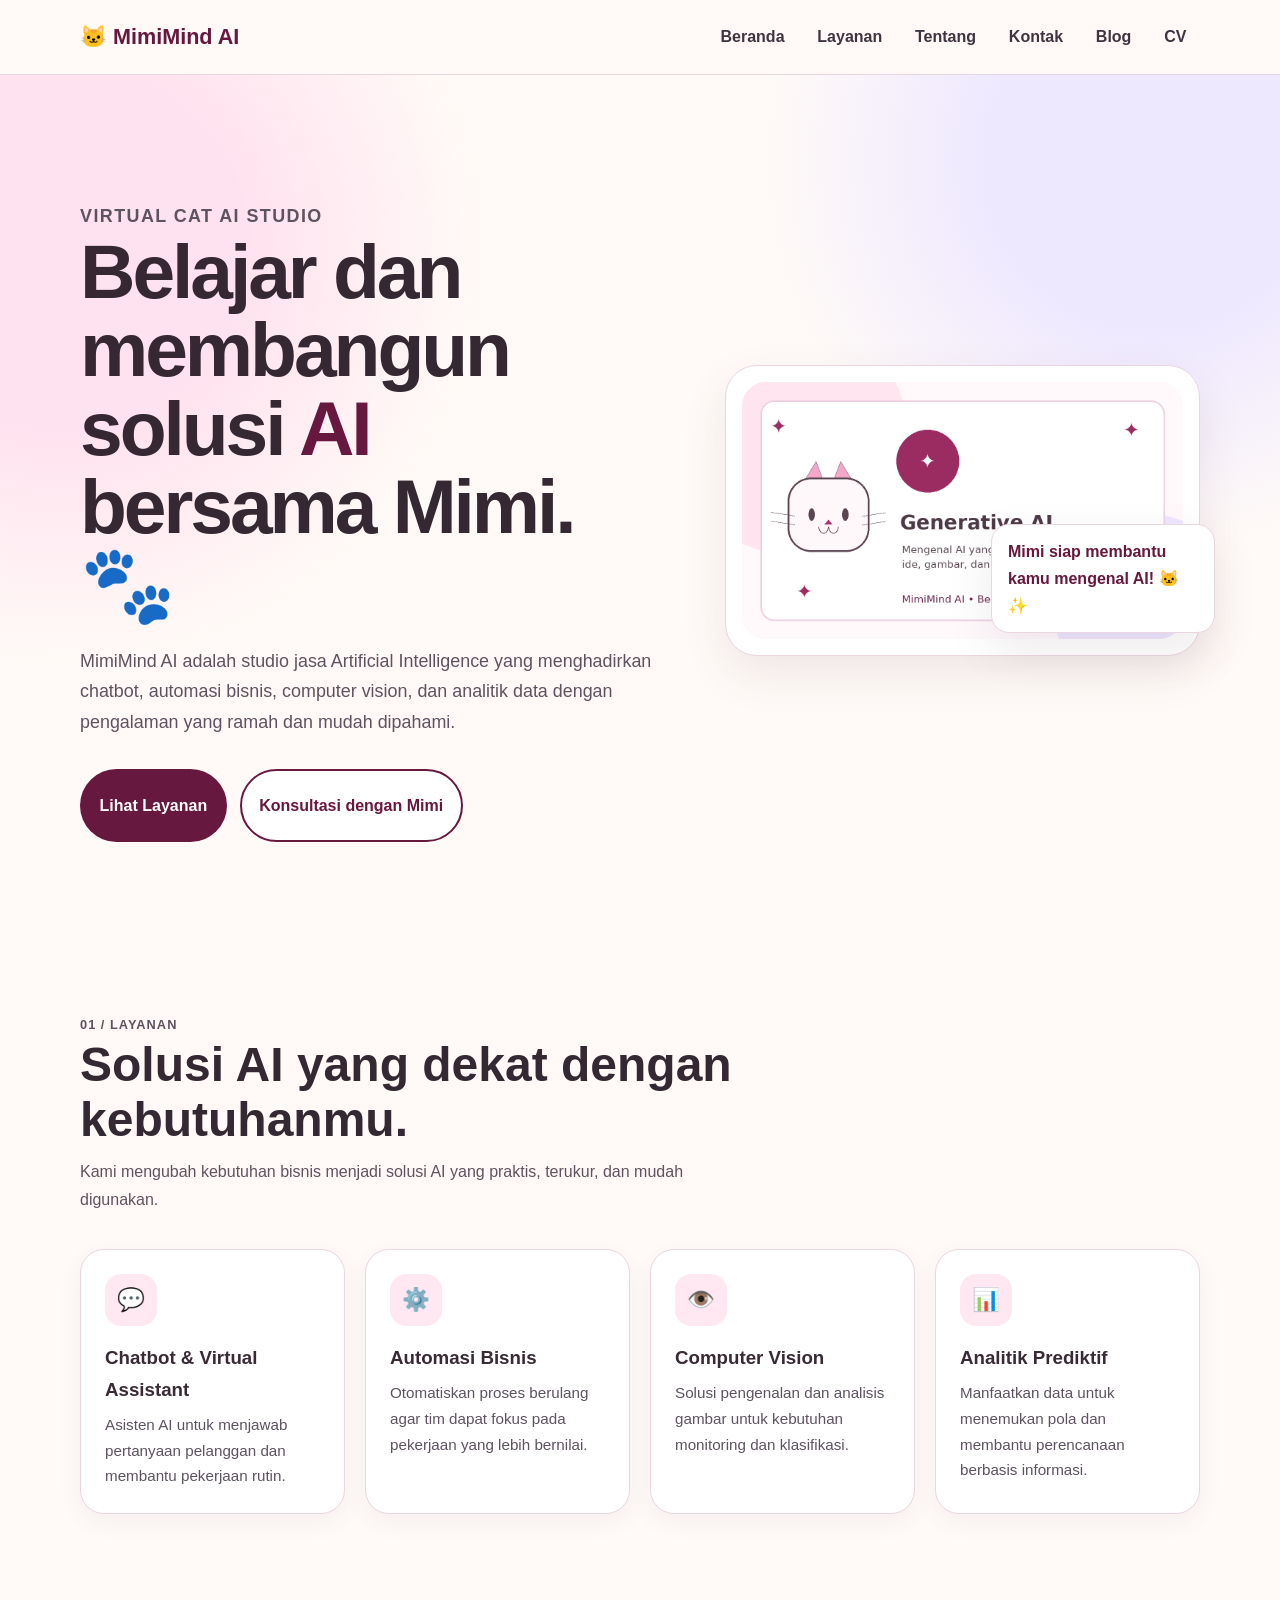
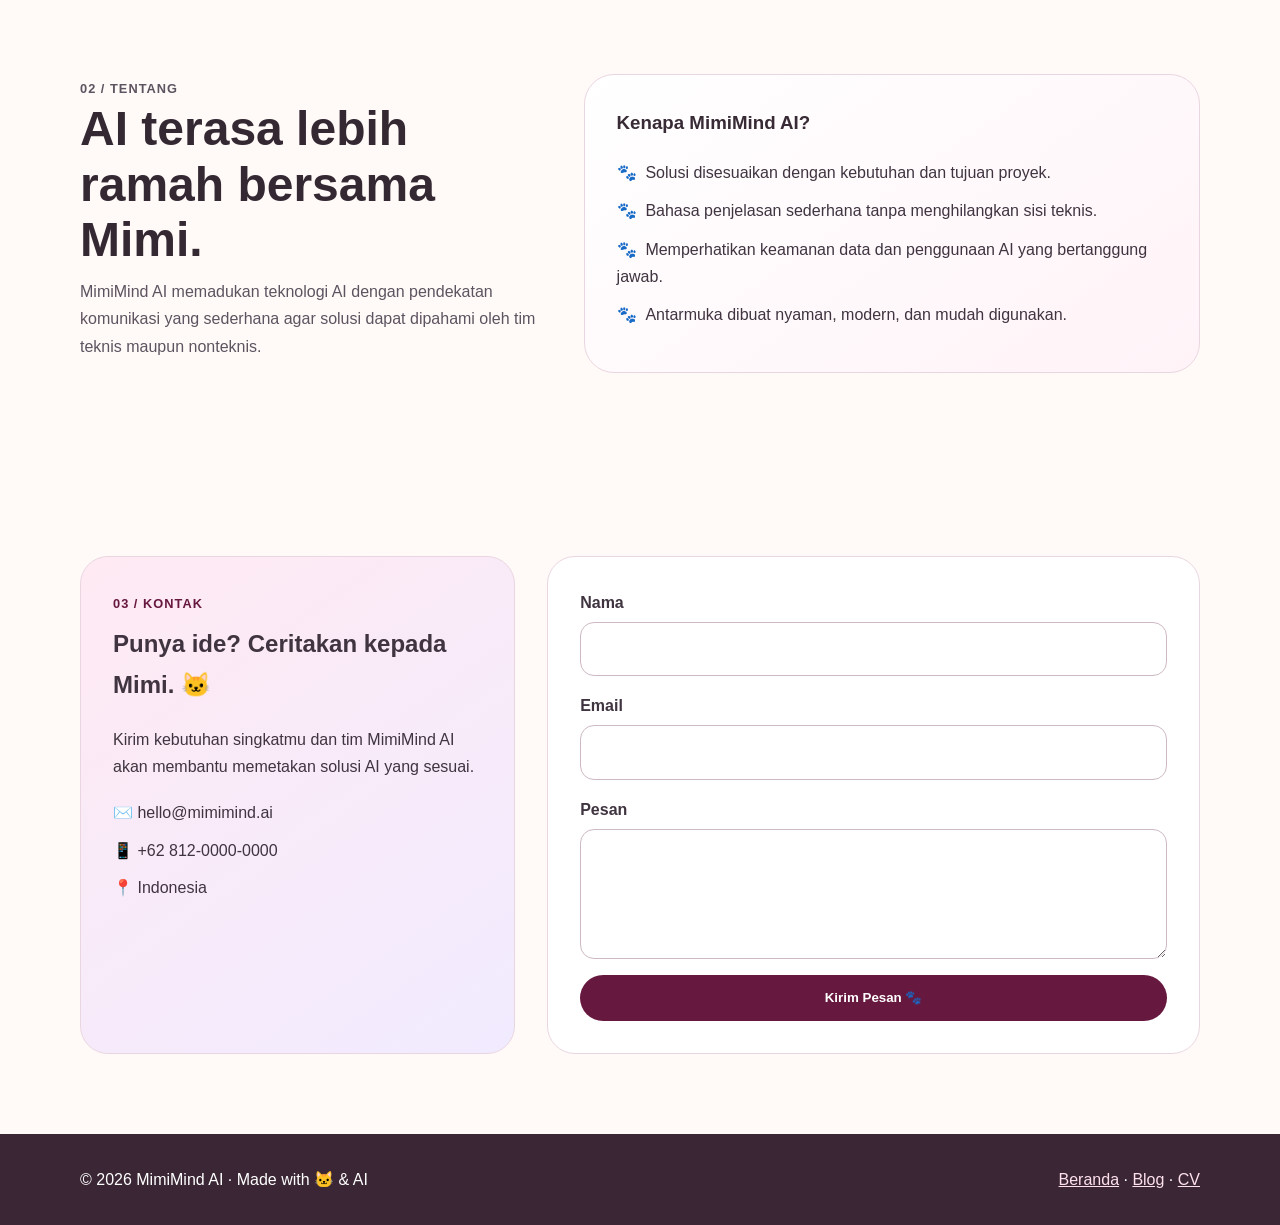
==== commit 1164e98a: "commit commit" ====
--- a/index.html
+++ b/index.html
@@ -1,58 +1,146 @@
-<!DOCTYPE html>
+<!doctype html>
 <html lang="id">
 <head>
-  <meta charset="UTF-8">
-  <meta name="viewport" content="width=device-width, initial-scale=1.0">
-  <meta name="description" content="MimiMind AI adalah layanan AI virtual yang membantu bisnis dengan chatbot, otomasi, computer vision, dan analitik data.">
-  <meta name="theme-color" content="#9b2f63">
-  <title>MimiMind AI | Solusi AI Bersama Mimi</title>
-  <link rel="preconnect" href="https://fonts.gstatic.com" crossorigin>
+  <meta charset="utf-8">
+  <meta name="viewport" content="width=device-width, initial-scale=1">
+  <meta name="description" content="MimiMind AI menyediakan layanan chatbot, automasi bisnis, computer vision, dan analitik AI dengan pendekatan yang ramah.">
+  <title>MimiMind AI — Virtual Cat AI Studio</title>
   <link rel="stylesheet" href="assets/css/style.css">
 </head>
 <body>
-<a class="skip-link" href="#main-content">Lewati ke konten utama</a>
-<header class="site-header">
-  <nav class="navbar container" aria-label="Navigasi utama">
-    <a class="brand" href="index.html" aria-label="MimiMind AI, beranda">🐱 MimiMind <strong>AI</strong></a>
-    <div class="nav-links">
-      <a href="#layanan">Layanan</a><a href="#tentang">Tentang</a><a href="#kontak">Kontak</a>
-      <a href="blog.html">Blog</a><a href="cv.html">CV</a>
+  <a class="skip-link" href="#main-content">Lewati ke konten utama</a>
+
+  <!-- Header dan navigasi utama -->
+  <header class="site-header">
+    <nav class="navbar-custom" aria-label="Navigasi utama">
+      <a class="brand" href="index.html">🐱 MimiMind AI</a>
+      <ul class="nav-links">
+        <li><a href="index.html">Beranda</a></li>
+        <li><a href="#layanan">Layanan</a></li>
+        <li><a href="#tentang">Tentang</a></li>
+        <li><a href="#kontak">Kontak</a></li>
+        <li><a href="blog.html">Blog</a></li>
+        <li><a href="cv.html">CV</a></li>
+      </ul>
+    </nav>
+  </header>
+
+  <main id="main-content">
+    <!-- Hero / value proposition -->
+    <section class="hero" aria-labelledby="hero-title">
+      <div class="container hero-grid">
+        <div>
+          <p class="eyebrow">Virtual Cat AI Studio</p>
+          <h1 id="hero-title">Belajar dan membangun solusi <span>AI</span> bersama Mimi. 🐾</h1>
+          <p>MimiMind AI adalah studio jasa Artificial Intelligence yang menghadirkan chatbot, automasi bisnis, computer vision, dan analitik data dengan pengalaman yang ramah dan mudah dipahami.</p>
+          <div class="hero-actions">
+            <a class="btn btn-primary" href="#layanan">Lihat Layanan</a>
+            <a class="btn btn-secondary" href="#kontak">Konsultasi dengan Mimi</a>
+          </div>
+        </div>
+
+        <div class="hero-card">
+          <img src="assets/img/ai-generative.png" alt="Ilustrasi Mimi, kucing virtual, belajar Generative AI">
+          <div class="cat-note">Mimi siap membantu kamu mengenal AI! 🐱✨</div>
+        </div>
+      </div>
+    </section>
+
+    <!-- Layanan AI -->
+    <section class="section" id="layanan" aria-labelledby="layanan-title">
+      <div class="container">
+        <div class="section-heading">
+          <p class="eyebrow">01 / Layanan</p>
+          <h2 id="layanan-title">Solusi AI yang dekat dengan kebutuhanmu.</h2>
+          <p>Kami mengubah kebutuhan bisnis menjadi solusi AI yang praktis, terukur, dan mudah digunakan.</p>
+        </div>
+
+        <div class="services-grid">
+          <article class="service-card">
+            <div class="icon-box" aria-hidden="true">💬</div>
+            <h3>Chatbot &amp; Virtual Assistant</h3>
+            <p>Asisten AI untuk menjawab pertanyaan pelanggan dan membantu pekerjaan rutin.</p>
+          </article>
+          <article class="service-card">
+            <div class="icon-box" aria-hidden="true">⚙️</div>
+            <h3>Automasi Bisnis</h3>
+            <p>Otomatiskan proses berulang agar tim dapat fokus pada pekerjaan yang lebih bernilai.</p>
+          </article>
+          <article class="service-card">
+            <div class="icon-box" aria-hidden="true">👁️</div>
+            <h3>Computer Vision</h3>
+            <p>Solusi pengenalan dan analisis gambar untuk kebutuhan monitoring dan klasifikasi.</p>
+          </article>
+          <article class="service-card">
+            <div class="icon-box" aria-hidden="true">📊</div>
+            <h3>Analitik Prediktif</h3>
+            <p>Manfaatkan data untuk menemukan pola dan membantu perencanaan berbasis informasi.</p>
+          </article>
+        </div>
+      </div>
+    </section>
+
+    <!-- Tentang dan keunggulan -->
+    <section class="section" id="tentang" aria-labelledby="tentang-title">
+      <div class="container about-grid">
+        <div class="section-heading">
+          <p class="eyebrow">02 / Tentang</p>
+          <h2 id="tentang-title">AI terasa lebih ramah bersama Mimi.</h2>
+          <p>MimiMind AI memadukan teknologi AI dengan pendekatan komunikasi yang sederhana agar solusi dapat dipahami oleh tim teknis maupun nonteknis.</p>
+        </div>
+        <div class="about-panel">
+          <h3>Kenapa MimiMind AI?</h3>
+          <ul class="check-list">
+            <li>Solusi disesuaikan dengan kebutuhan dan tujuan proyek.</li>
+            <li>Bahasa penjelasan sederhana tanpa menghilangkan sisi teknis.</li>
+            <li>Memperhatikan keamanan data dan penggunaan AI yang bertanggung jawab.</li>
+            <li>Antarmuka dibuat nyaman, modern, dan mudah digunakan.</li>
+          </ul>
+        </div>
+      </div>
+    </section>
+
+    <!-- Kontak / CTA -->
+    <section class="section" id="kontak" aria-labelledby="kontak-title">
+      <div class="container contact-wrap">
+        <div class="contact-info">
+          <p class="eyebrow">03 / Kontak</p>
+          <h2 id="kontak-title">Punya ide? Ceritakan kepada Mimi. 🐱</h2>
+          <p>Kirim kebutuhan singkatmu dan tim MimiMind AI akan membantu memetakan solusi AI yang sesuai.</p>
+          <ul class="contact-list">
+            <li>✉️ hello@mimimind.ai</li>
+            <li>📱 +62 812-0000-0000</li>
+            <li>📍 Indonesia</li>
+          </ul>
+        </div>
+
+        <form class="contact-form" action="#" method="post">
+          <div class="form-grid">
+            <div class="form-group">
+              <label for="nama">Nama</label>
+              <input id="nama" name="nama" type="text" autocomplete="name" required>
+            </div>
+            <div class="form-group">
+              <label for="email">Email</label>
+              <input id="email" name="email" type="email" autocomplete="email" required>
+            </div>
+            <div class="form-group">
+              <label for="pesan">Pesan</label>
+              <textarea id="pesan" name="pesan" required></textarea>
+            </div>
+            <button class="btn btn-primary" type="submit">Kirim Pesan 🐾</button>
+          </div>
+        </form>
+      </div>
+    </section>
+  </main>
+
+  <!-- Footer -->
+  <footer class="site-footer">
+    <div class="container footer-inner">
+      <span>© 2026 MimiMind AI · Made with 🐱 &amp; AI</span>
+      <span><a href="index.html">Beranda</a> · <a href="blog.html">Blog</a> · <a href="cv.html">CV</a></span>
     </div>
-  </nav>
-</header>
-<main id="main-content">
-  <!-- Hero: value proposition dan CTA utama perusahaan jasa AI. -->
-  <section class="hero" aria-labelledby="hero-title">
-    <div class="container hero-grid">
-      <div>
-        <span class="eyebrow">✨ AI virtual yang ramah & menyenangkan</span>
-        <h1 id="hero-title">Belajar & bertumbuh bersama <span>Mimi</span>.</h1>
-        <p>MimiMind AI membantu bisnis memahami dan memanfaatkan Artificial Intelligence melalui solusi yang praktis, kreatif, dan mudah dipahami.</p>
-        <div class="hero-actions"><a class="btn btn-primary" href="#kontak">🐾 Mulai Konsultasi</a><a class="btn btn-secondary" href="#layanan">Lihat Layanan</a></div>
-        <div class="hero-stats" aria-label="Ringkasan layanan"><div><strong>AI</strong><span>Solusi cerdas</span></div><div><strong>4+</strong><span>Layanan utama</span></div><div><strong>24/7</strong><span>Virtual assistant</span></div></div>
-      </div>
-      <div class="hero-visual" aria-label="Ilustrasi Mimi, kucing virtual MimiMind AI">
-        <span class="bubble one">Mrrp! Siap belajar 🐾</span><span class="bubble two">AI jadi lebih mudah ✨</span>
-        <div class="cat-card" aria-hidden="true"><div class="cat-face"><span class="cat-ear left"></span><span class="cat-ear right"></span><span class="eye left"></span><span class="eye right"></span><span class="nose">♥</span><span class="mouth">⌣</span><span class="whisker w1"></span><span class="whisker w2"></span><span class="whisker w3"></span><span class="whisker w4"></span></div><div class="cat-name">Mimi 🐱</div></div>
-      </div>
-    </div>
-  </section>
-  <!-- Layanan: minimal tiga layanan AI sesuai studi kasus. -->
-  <section class="section" id="layanan" aria-labelledby="layanan-title">
-    <div class="container"><div class="section-heading"><span class="eyebrow">🐾 Layanan Mimi</span><h2 id="layanan-title">Teknologi AI tanpa bikin pusing.</h2><p>Kami merancang solusi AI sesuai kebutuhan agar proses kerja lebih efisien dan pengalaman pengguna lebih baik.</p></div>
-      <div class="service-grid">
-        <article class="service-card featured"><div class="service-icon">💬</div><h3>AI Chatbot</h3><p>Virtual assistant untuk menjawab pertanyaan pelanggan dan membantu layanan selama 24/7.</p><a href="#kontak">Pelajari lebih lanjut →</a></article>
-        <article class="service-card"><div class="service-icon">⚙️</div><h3>Automasi Bisnis</h3><p>Otomatiskan pekerjaan berulang agar tim dapat fokus pada pekerjaan yang lebih bernilai.</p><a href="#kontak">Pelajari lebih lanjut →</a></article>
-        <article class="service-card"><div class="service-icon">👁️</div><h3>Computer Vision</h3><p>Gunakan AI untuk mengenali objek, gambar, dan pola visual sesuai kebutuhan bisnis.</p><a href="#kontak">Pelajari lebih lanjut →</a></article>
-        <article class="service-card"><div class="service-icon">📊</div><h3>Analitik Prediktif</h3><p>Ubah data menjadi insight untuk membantu perencanaan dan pengambilan keputusan.</p><a href="#kontak">Pelajari lebih lanjut →</a></article>
-      </div>
-    </div>
-  </section>
-  <!-- Tentang: alasan dan pendekatan MimiMind AI. -->
-  <section class="section section-soft" id="tentang" aria-labelledby="tentang-title"><div class="container about-grid"><div><span class="eyebrow">🌷 Tentang MimiMind</span><h2 id="tentang-title">AI yang terasa lebih dekat.</h2><p>MimiMind AI adalah konsep perusahaan jasa AI yang menggabungkan teknologi dengan pengalaman belajar yang sederhana dan menyenangkan. Mimi, kucing virtual kami, hadir sebagai teman yang membantu menjelaskan teknologi AI dengan bahasa yang lebih mudah dipahami.</p><p>Kami percaya teknologi yang baik bukan hanya canggih, tetapi juga relevan, mudah digunakan, dan memberikan manfaat nyata.</p></div><div class="advantage-list"><article><span>01</span><div><h3>Praktis</h3><p>Solusi disesuaikan dengan kebutuhan dan alur kerja klien.</p></div></article><article><span>02</span><div><h3>Mudah dipahami</h3><p>Konsep teknis dijelaskan dengan pendekatan yang sederhana.</p></div></article><article><span>03</span><div><h3>Human-centered</h3><p>Pengguna tetap menjadi pusat dalam setiap solusi teknologi.</p></div></article></div></div></section>
-  <!-- Kontak: form sederhana sesuai requirement landing page. -->
-  <section class="section" id="kontak" aria-labelledby="kontak-title"><div class="container contact-box"><div class="contact-copy"><span class="eyebrow">💌 Hubungi Mimi</span><h2 id="kontak-title">Punya ide AI? Ceritakan ke Mimi.</h2><p>Diskusikan kebutuhan chatbot, automasi, computer vision, atau analitik data bersama kami.</p><div class="contact-info"><p>✉️ hello@mimimind.ai</p><p>📱 +62 8xx-xxxx-xxxx</p><p>📍 Indonesia</p></div></div><form class="contact-form" action="#kontak" method="get"><label for="name">Nama</label><input id="name" name="name" type="text" autocomplete="name" required><label for="email">Email</label><input id="email" name="email" type="email" autocomplete="email" required><label for="message">Pesan</label><textarea id="message" name="message" rows="5" required></textarea><button class="btn btn-primary" type="submit">Kirim Pesan 🐾</button></form></div></section>
-</main>
-<footer class="site-footer"><div class="container footer-content"><p>© 2026 MimiMind AI · Made with 🐱 &amp; AI</p><div><a href="index.html">Home</a><a href="blog.html">Blog</a><a href="cv.html">CV</a></div></div></footer>
+  </footer>
 </body>
 </html>
--- a/assets/css/style.css
+++ b/assets/css/style.css
@@ -0,0 +1,407 @@
+/* =========================================================
+   MimiMind AI - Shared custom stylesheet
+   Landing page uses this CSS as its only styling system.
+   ========================================================= */
+
+:root {
+  --mimi-pink: #8f2458;
+  --mimi-pink-dark: #67183f;
+  --mimi-pink-soft: #ffe8f2;
+  --mimi-lavender: #eee8ff;
+  --mimi-cream: #fffaf7;
+  --mimi-text: #3f3440;
+  --mimi-muted: #5e5360;
+  --mimi-border: #ead6e1;
+  --mimi-white: #ffffff;
+  --mimi-shadow: 0 18px 45px rgba(91, 54, 77, 0.10);
+  --mimi-radius: 24px;
+}
+
+/* ---------- Base ---------- */
+html { scroll-behavior: smooth; }
+body {
+  margin: 0;
+  font-family: Arial, Helvetica, sans-serif;
+  color: var(--mimi-text);
+  background: var(--mimi-cream);
+  line-height: 1.7;
+}
+img { max-width: 100%; height: auto; }
+a { color: var(--mimi-pink); }
+a:hover { color: var(--mimi-pink-dark); }
+:focus-visible {
+  outline: 3px solid #6b4bb5;
+  outline-offset: 3px;
+}
+.skip-link {
+  position: fixed;
+  left: 1rem;
+  top: -5rem;
+  z-index: 9999;
+  background: var(--mimi-pink-dark);
+  color: #fff;
+  padding: .75rem 1rem;
+  border-radius: 999px;
+  text-decoration: none;
+  font-weight: 700;
+}
+.skip-link:focus { top: 1rem; }
+
+/* ---------- Landing header ---------- */
+.site-header {
+  position: sticky;
+  top: 0;
+  z-index: 1000;
+  background: rgba(255,250,247,.96);
+  border-bottom: 1px solid var(--mimi-border);
+  backdrop-filter: blur(12px);
+}
+.navbar-custom {
+  max-width: 1120px;
+  margin: auto;
+  min-height: 74px;
+  padding: 0 1.25rem;
+  display: flex;
+  align-items: center;
+  justify-content: space-between;
+  gap: 1rem;
+}
+.brand {
+  color: var(--mimi-pink-dark);
+  font-size: 1.35rem;
+  font-weight: 800;
+  text-decoration: none;
+  white-space: nowrap;
+}
+.nav-links {
+  display: flex;
+  align-items: center;
+  gap: .35rem;
+  list-style: none;
+  padding: 0;
+  margin: 0;
+}
+.nav-links a {
+  display: block;
+  padding: .55rem .85rem;
+  color: var(--mimi-text);
+  text-decoration: none;
+  border-radius: 999px;
+  font-weight: 700;
+}
+.nav-links a:hover,
+.nav-links a:focus-visible {
+  background: var(--mimi-pink-soft);
+  color: var(--mimi-pink-dark);
+}
+
+/* ---------- Shared landing sections ---------- */
+.container {
+  width: min(1120px, calc(100% - 2rem));
+  margin-inline: auto;
+}
+.section { padding: 5rem 0; }
+.section-heading {
+  max-width: 680px;
+  margin-bottom: 2.25rem;
+}
+.eyebrow {
+  display: inline-block;
+  margin: 0 0 .6rem;
+  color: var(--mimi-pink-dark);
+  font-weight: 800;
+  letter-spacing: .08em;
+  text-transform: uppercase;
+  font-size: .8rem;
+}
+.section-heading h2 {
+  margin: 0 0 .7rem;
+  font-size: clamp(2rem, 4vw, 3rem);
+  line-height: 1.15;
+  color: #342833;
+}
+.section-heading p { margin: 0; color: var(--mimi-muted); }
+
+/* ---------- Hero ---------- */
+.hero {
+  padding: 6.5rem 0 5.5rem;
+  background:
+    radial-gradient(circle at 90% 10%, #eee8ff 0 12%, transparent 28%),
+    radial-gradient(circle at 5% 20%, #ffe2ef 0 13%, transparent 30%),
+    var(--mimi-cream);
+}
+.hero-grid {
+  display: grid;
+  grid-template-columns: 1.1fr .9fr;
+  align-items: center;
+  gap: 4rem;
+}
+.hero h1 {
+  margin: 0;
+  max-width: 720px;
+  font-size: clamp(2.7rem, 6vw, 5.2rem);
+  line-height: 1.02;
+  letter-spacing: -.04em;
+  color: #352832;
+}
+.hero h1 span { color: var(--mimi-pink-dark); }
+.hero p {
+  max-width: 650px;
+  color: var(--mimi-muted);
+  font-size: 1.12rem;
+  margin: 1.4rem 0 0;
+}
+.hero-actions {
+  display: flex;
+  flex-wrap: wrap;
+  gap: .8rem;
+  margin-top: 2rem;
+}
+.btn {
+  display: inline-flex;
+  align-items: center;
+  justify-content: center;
+  gap: .45rem;
+  min-height: 46px;
+  padding: .7rem 1.1rem;
+  border-radius: 999px;
+  font-weight: 800;
+  text-decoration: none;
+  border: 2px solid transparent;
+  transition: transform .2s ease, box-shadow .2s ease, background .2s ease;
+}
+.btn:hover { transform: translateY(-2px); box-shadow: 0 10px 22px rgba(91,54,77,.13); }
+.btn-primary {
+  background: var(--mimi-pink-dark);
+  color: #fff;
+}
+.btn-primary:hover { color: #fff; background: #4f1230; }
+.btn-secondary {
+  border-color: var(--mimi-pink-dark);
+  color: var(--mimi-pink-dark);
+  background: #fff;
+}
+.btn-secondary:hover { background: var(--mimi-pink-soft); }
+
+.hero-card {
+  position: relative;
+  padding: 1rem;
+  background: #fff;
+  border: 1px solid var(--mimi-border);
+  border-radius: 32px;
+  box-shadow: var(--mimi-shadow);
+}
+.hero-card img {
+  display: block;
+  width: 100%;
+  border-radius: 24px;
+}
+.cat-note {
+  position: absolute;
+  right: -16px;
+  bottom: 22px;
+  max-width: 190px;
+  padding: .8rem 1rem;
+  background: #fff;
+  border: 1px solid var(--mimi-border);
+  border-radius: 18px;
+  box-shadow: var(--mimi-shadow);
+  font-weight: 800;
+  color: var(--mimi-pink-dark);
+}
+
+/* ---------- Service cards ---------- */
+.services-grid {
+  display: grid;
+  grid-template-columns: repeat(4, 1fr);
+  gap: 1.25rem;
+}
+.service-card {
+  padding: 1.5rem;
+  background: #fff;
+  border: 1px solid var(--mimi-border);
+  border-radius: var(--mimi-radius);
+  box-shadow: 0 8px 25px rgba(91,54,77,.06);
+  transition: transform .2s ease, box-shadow .2s ease;
+}
+.service-card:hover { transform: translateY(-5px); box-shadow: var(--mimi-shadow); }
+.icon-box {
+  width: 52px;
+  height: 52px;
+  display: grid;
+  place-items: center;
+  border-radius: 16px;
+  background: var(--mimi-pink-soft);
+  color: var(--mimi-pink-dark);
+  font-size: 1.4rem;
+}
+.service-card h3 { margin: 1rem 0 .4rem; color: #382b35; }
+.service-card p { margin: 0; color: var(--mimi-muted); font-size: .95rem; }
+
+/* ---------- About ---------- */
+.about-grid {
+  display: grid;
+  grid-template-columns: .85fr 1.15fr;
+  gap: 3rem;
+  align-items: start;
+}
+.about-panel {
+  padding: 2rem;
+  background: linear-gradient(145deg,#fff,#fff3f8);
+  border: 1px solid var(--mimi-border);
+  border-radius: 30px;
+}
+.about-panel h3 { margin-top: 0; color: #382b35; }
+.check-list { list-style: none; margin: 1.25rem 0 0; padding: 0; }
+.check-list li { margin: .7rem 0; }
+.check-list li::before { content: "🐾"; margin-right: .55rem; }
+
+/* ---------- Contact ---------- */
+.contact-wrap {
+  display: grid;
+  grid-template-columns: .8fr 1.2fr;
+  gap: 2rem;
+  align-items: stretch;
+}
+.contact-info, .contact-form {
+  background: #fff;
+  border: 1px solid var(--mimi-border);
+  border-radius: 28px;
+  padding: 2rem;
+}
+.contact-info { background: linear-gradient(145deg,#ffeaf3,#f1ebff); }
+.contact-info h2 { margin-top: 0; }
+.contact-list { list-style: none; padding: 0; margin: 1.2rem 0 0; }
+.contact-list li { margin: .65rem 0; }
+.form-grid { display: grid; gap: 1rem; }
+.form-group { display: grid; gap: .35rem; }
+.form-group label { font-weight: 800; }
+.form-group input,
+.form-group textarea {
+  width: 100%;
+  box-sizing: border-box;
+  border: 1px solid #cdb8c5;
+  border-radius: 14px;
+  padding: .8rem .9rem;
+  font: inherit;
+  color: var(--mimi-text);
+  background: #fff;
+}
+.form-group textarea { min-height: 130px; resize: vertical; }
+.form-group input:focus,
+.form-group textarea:focus {
+  border-color: #6b4bb5;
+  outline: 3px solid #e6ddff;
+}
+
+/* ---------- Footer ---------- */
+.site-footer {
+  padding: 2rem 0;
+  background: #3a2634;
+  color: #fff;
+}
+.footer-inner {
+  display: flex;
+  justify-content: space-between;
+  gap: 1rem;
+  flex-wrap: wrap;
+}
+.footer-inner a { color: #ffe1ee; }
+.footer-inner a:hover { color: #fff; }
+
+/* ---------- Bootstrap pages ---------- */
+.mimi-bootstrap-page {
+  background: var(--mimi-cream);
+  color: var(--mimi-text);
+}
+.mimi-navbar {
+  background: rgba(255,255,255,.97);
+  border-bottom: 1px solid var(--mimi-border);
+}
+.mimi-brand {
+  color: var(--mimi-pink-dark) !important;
+  font-weight: 800;
+}
+.mimi-brand:hover { color: #4f1230 !important; }
+.btn-mimi {
+  background: var(--mimi-pink-dark);
+  border-color: var(--mimi-pink-dark);
+  color: #fff;
+}
+.btn-mimi:hover,
+.btn-mimi:focus {
+  background: #4f1230;
+  border-color: #4f1230;
+  color: #fff;
+}
+.badge-mimi {
+  background: #ffe8f2;
+  color: #6b1742;
+  border: 1px solid #e3a9c3;
+}
+.mimi-card {
+  border: 1px solid var(--mimi-border);
+  border-radius: 22px;
+  overflow: hidden;
+  box-shadow: 0 8px 26px rgba(91,54,77,.07);
+}
+.mimi-card:hover {
+  transform: translateY(-3px);
+  box-shadow: var(--mimi-shadow);
+}
+.mimi-card .card-img-top {
+  aspect-ratio: 16/9;
+  object-fit: cover;
+}
+.mimi-muted { color: #514852 !important; }
+.mimi-footer {
+  background: #3a2634;
+  color: #fff;
+}
+.mimi-footer a { color: #ffe1ee !important; }
+.article-cover {
+  width: 100%;
+  max-height: 520px;
+  object-fit: cover;
+  border-radius: 28px;
+  border: 1px solid var(--mimi-border);
+}
+.article-content {
+  font-size: 1.06rem;
+  line-height: 1.85;
+}
+.article-content h2 { color: #3a2935; margin-top: 2rem; }
+.mimi-blockquote {
+  border-left: 5px solid var(--mimi-pink-dark);
+  background: #fff0f6;
+  padding: 1.2rem 1.4rem;
+  border-radius: 0 16px 16px 0;
+}
+.mimi-alert {
+  background: #f0ebff;
+  border: 1px solid #d1c4f2;
+  color: #3e2f62;
+}
+.related-link { color: var(--mimi-pink-dark); text-decoration: none; font-weight: 800; }
+.related-link:hover { color: #4f1230; text-decoration: underline; }
+
+/* ---------- Responsive ---------- */
+@media (max-width: 960px) {
+  .hero-grid, .about-grid, .contact-wrap { grid-template-columns: 1fr; }
+  .services-grid { grid-template-columns: repeat(2, 1fr); }
+  .hero { padding-top: 4.5rem; }
+  .cat-note { right: 10px; }
+}
+@media (max-width: 680px) {
+  .navbar-custom { align-items: flex-start; padding-top: .8rem; padding-bottom: .8rem; flex-direction: column; }
+  .nav-links { flex-wrap: wrap; }
+  .section { padding: 3.7rem 0; }
+  .hero { padding: 4rem 0; }
+  .services-grid { grid-template-columns: 1fr; }
+  .hero-actions .btn { width: 100%; }
+  .contact-info, .contact-form { padding: 1.35rem; }
+}
+@media (prefers-reduced-motion: reduce) {
+  html { scroll-behavior: auto; }
+  *, *::before, *::after { transition: none !important; animation: none !important; }
+}
